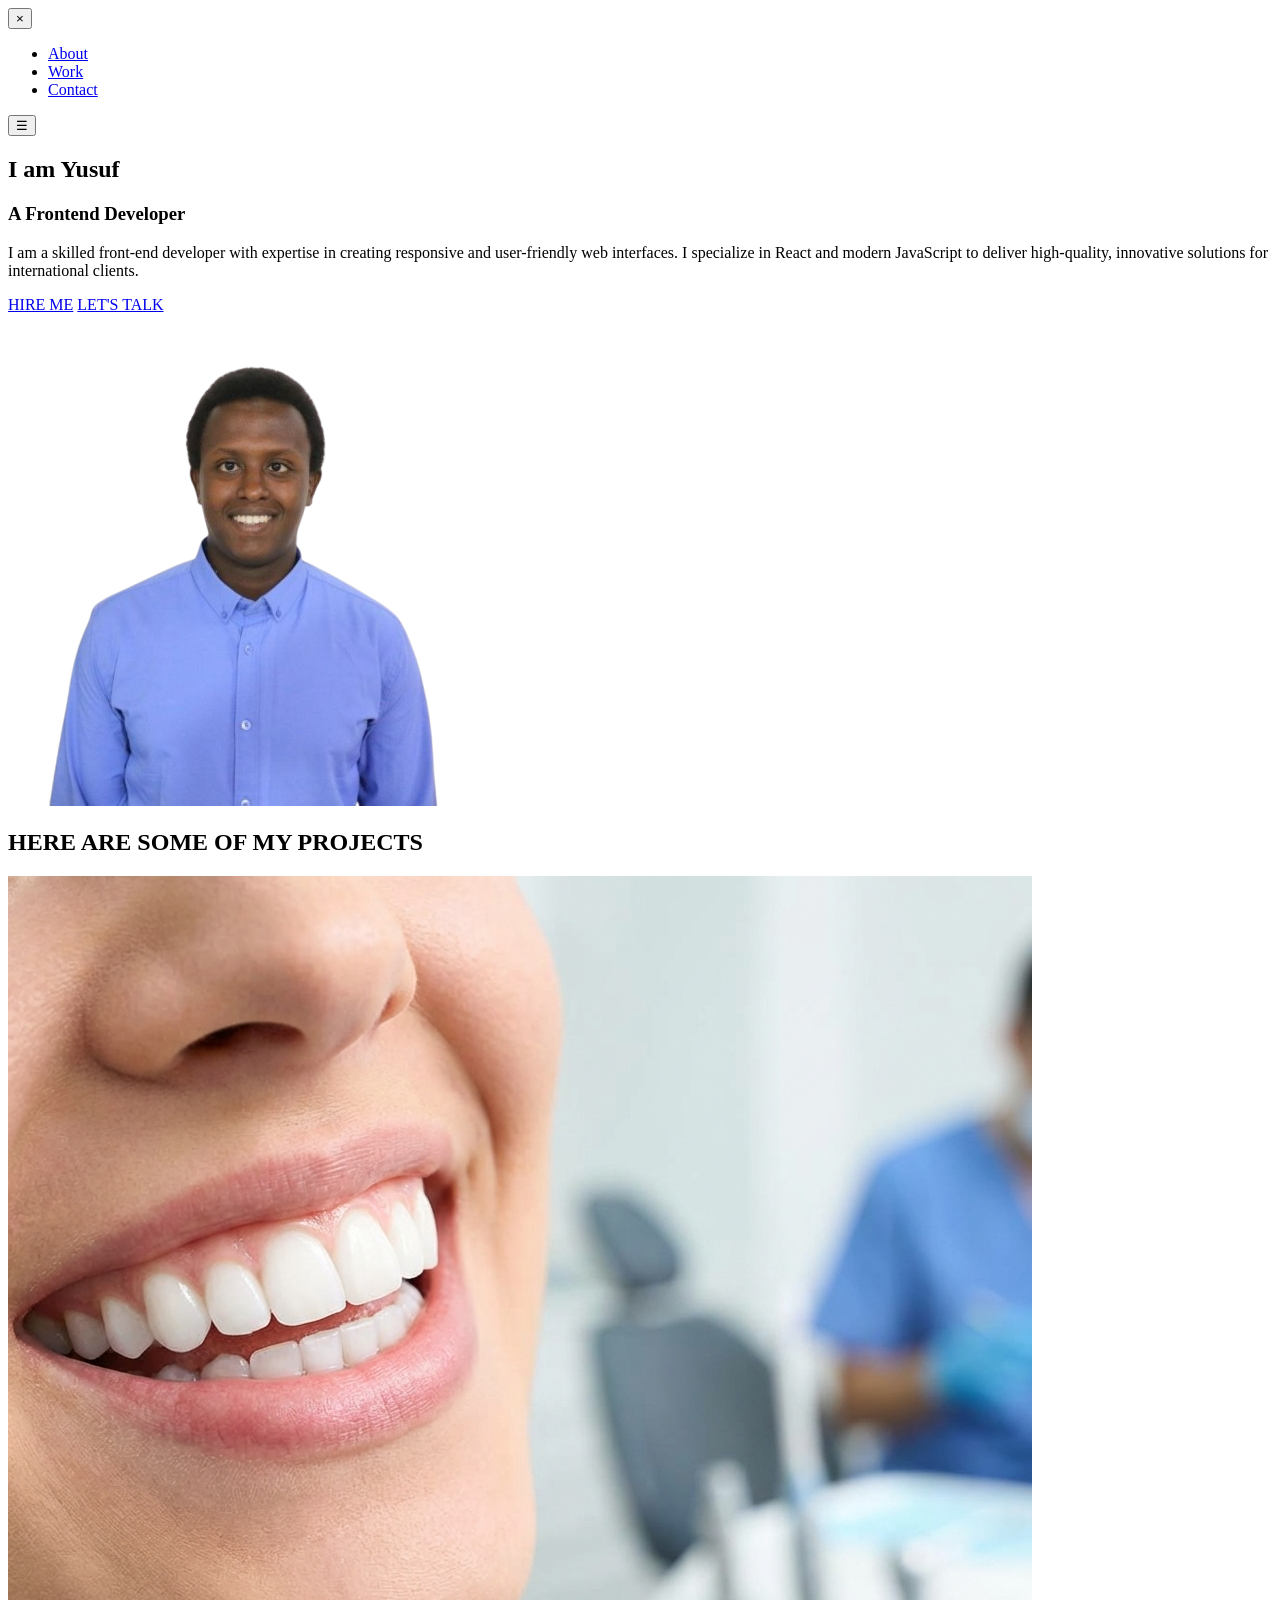
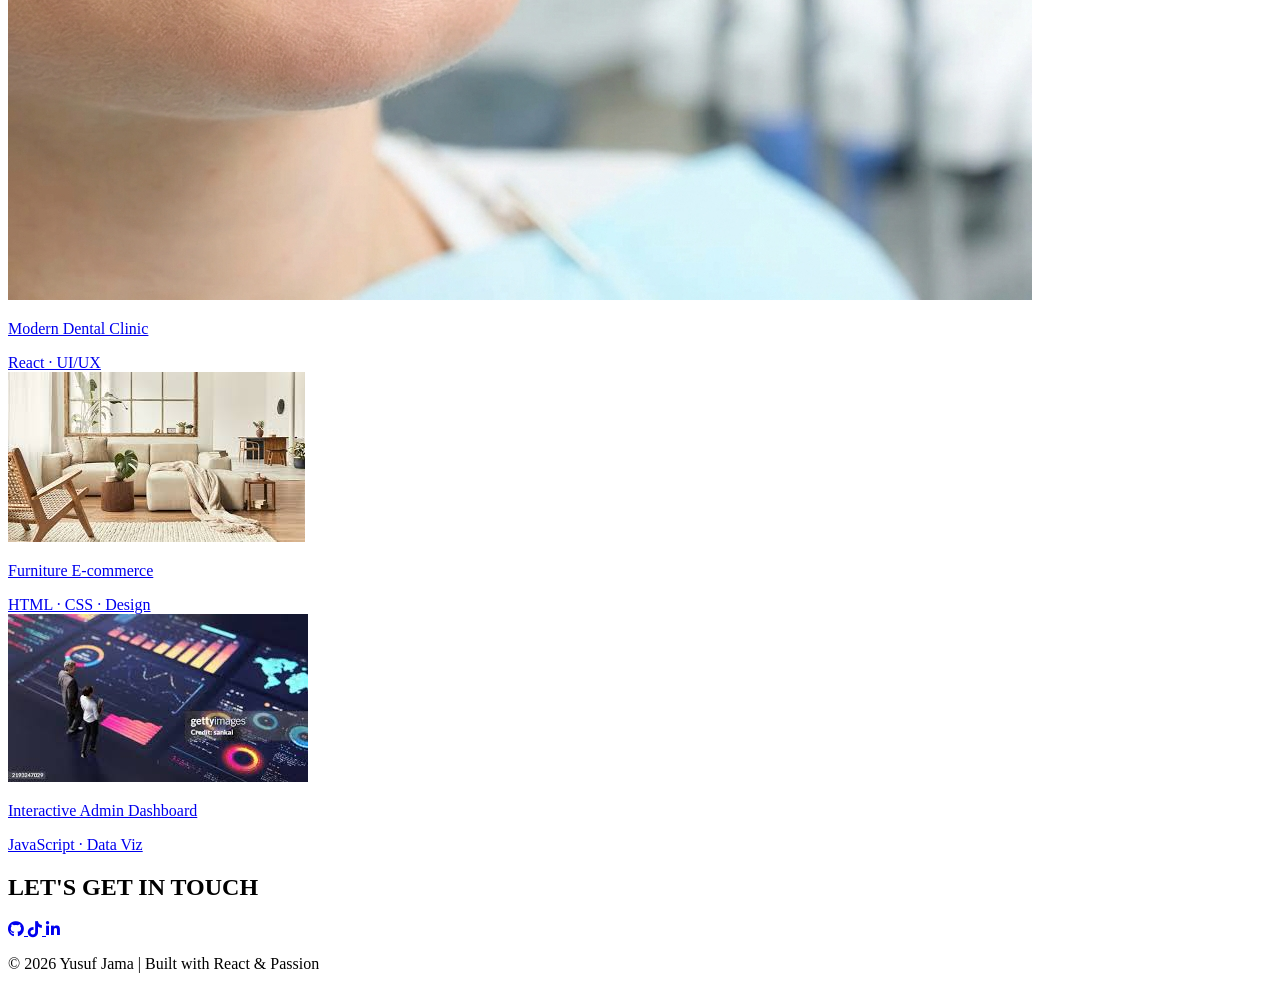
==== index.html @ fede75f5 "Final portfolio launch" ====
<!DOCTYPE html>
<html lang="en">
<head>
    <meta charset="UTF-8">
    <meta name="viewport" content="width=device-width, initial-scale=1.0">
    <title>Yusuf Jama | Frontend React Developer</title>
    <link rel="stylesheet" href="portfolio.css">
    <link rel="stylesheet" href="https://cdnjs.cloudflare.com/ajax/libs/font-awesome/6.1.1/css/all.min.css">
</head>
<body>

    <div class="sidebar" id="sidebar">
        <button class="close-btn" onclick="toggleSidebar()">×</button>
        <nav id="navbar">
            <ul>
                <li><a href="#welcome-section" class="bold-link">About</a></li>
                <li><a href="#projects" class="bold-link">Work</a></li>
                <li><a href="#contact" class="bold-link">Contact</a></li>
            </ul>
        </nav>
    </div>

    <button class="sidebar-toggle" onclick="toggleSidebar()">☰</button>

    <section id="welcome-section">
        <div class="welcome-content">
            <h1 class="yusuf">I am Yusuf</h1>
            <h3>A Frontend Developer</h3>
            <p>I am a skilled front-end developer with expertise in creating responsive and user-friendly web interfaces. I specialize in React and modern JavaScript to deliver high-quality, innovative solutions for international clients.</p>
            <div class="btn-box">
                <a href="https://www.linkedin.com/in/yusuf-jama-88845134a/" target="_blank">HIRE ME</a>
                <a href="#contact">LET'S TALK</a>
            </div>
        </div>
        <div class="image">
            <img src="images/image-removebg-preview.png" alt="Yusuf Jama">
        </div>
    </section>

    <section id="projects">
        <h2 class="section-title">HERE ARE SOME OF MY PROJECTS</h2>
        <div class="projects-container">
            
            <div class="grid-item">
                <a href="projects/dentist-site/" target="_blank">
                    <img src="images/teeth_whitening-gVWxnHTH.png" alt="Modern Dental Clinic">
                    <div class="project-info">
                        <p>Modern Dental Clinic</p>
                        <span>React · UI/UX</span>
                    </div>
                </a>
            </div>

            <div class="grid-item">
                <a href="projects/furniture-store/" target="_blank">
                    <img src="images/furniture.jpg" alt="Furniture Store">
                    <div class="project-info">
                        <p>Furniture E-commerce</p>
                        <span>HTML · CSS · Design</span>
                    </div>
                </a>
            </div>

            <div class="grid-item">
                <a href="projects/dashboard/" target="_blank">
                    <img src="images/dashboard.jpg" alt="Dashboard">
                    <div class="project-info">
                        <p>Interactive Admin Dashboard</p>
                        <span>JavaScript · Data Viz</span>
                    </div>
                </a>
            </div>

        </div>
    </section>

    <section id="contact" class="contact-section">
        <h2 class="section-title">LET'S GET IN TOUCH</h2>
        <div class="contact-link">
            <a href="https://github.com/mrfantasticAmazing" target="_blank">
                <i class="fab fa-github"></i>
            </a>
            <a href="https://www.tiktok.com/@modern_webjama" target="_blank">
                <i class="fab fa-tiktok"></i>
            </a>
            <a href="https://www.linkedin.com/in/yusuf-jama-88845134a/" target="_blank">
                <i class="fab fa-linkedin-in"></i>
            </a>
        </div>
    </section>

    <footer>
        <p>&copy; 2026 Yusuf Jama | Built with React & Passion</p>
    </footer>

    <script>
        function toggleSidebar() {
            var sidebar = document.getElementById('sidebar');
            sidebar.classList.toggle('active');
        }

        // Close sidebar when clicking a link
        document.querySelectorAll('#navbar a').forEach(link => {
            link.addEventListener('click', () => {
                document.getElementById('sidebar').classList.remove('active');
            });
        });
    </script>
</body>
</html>
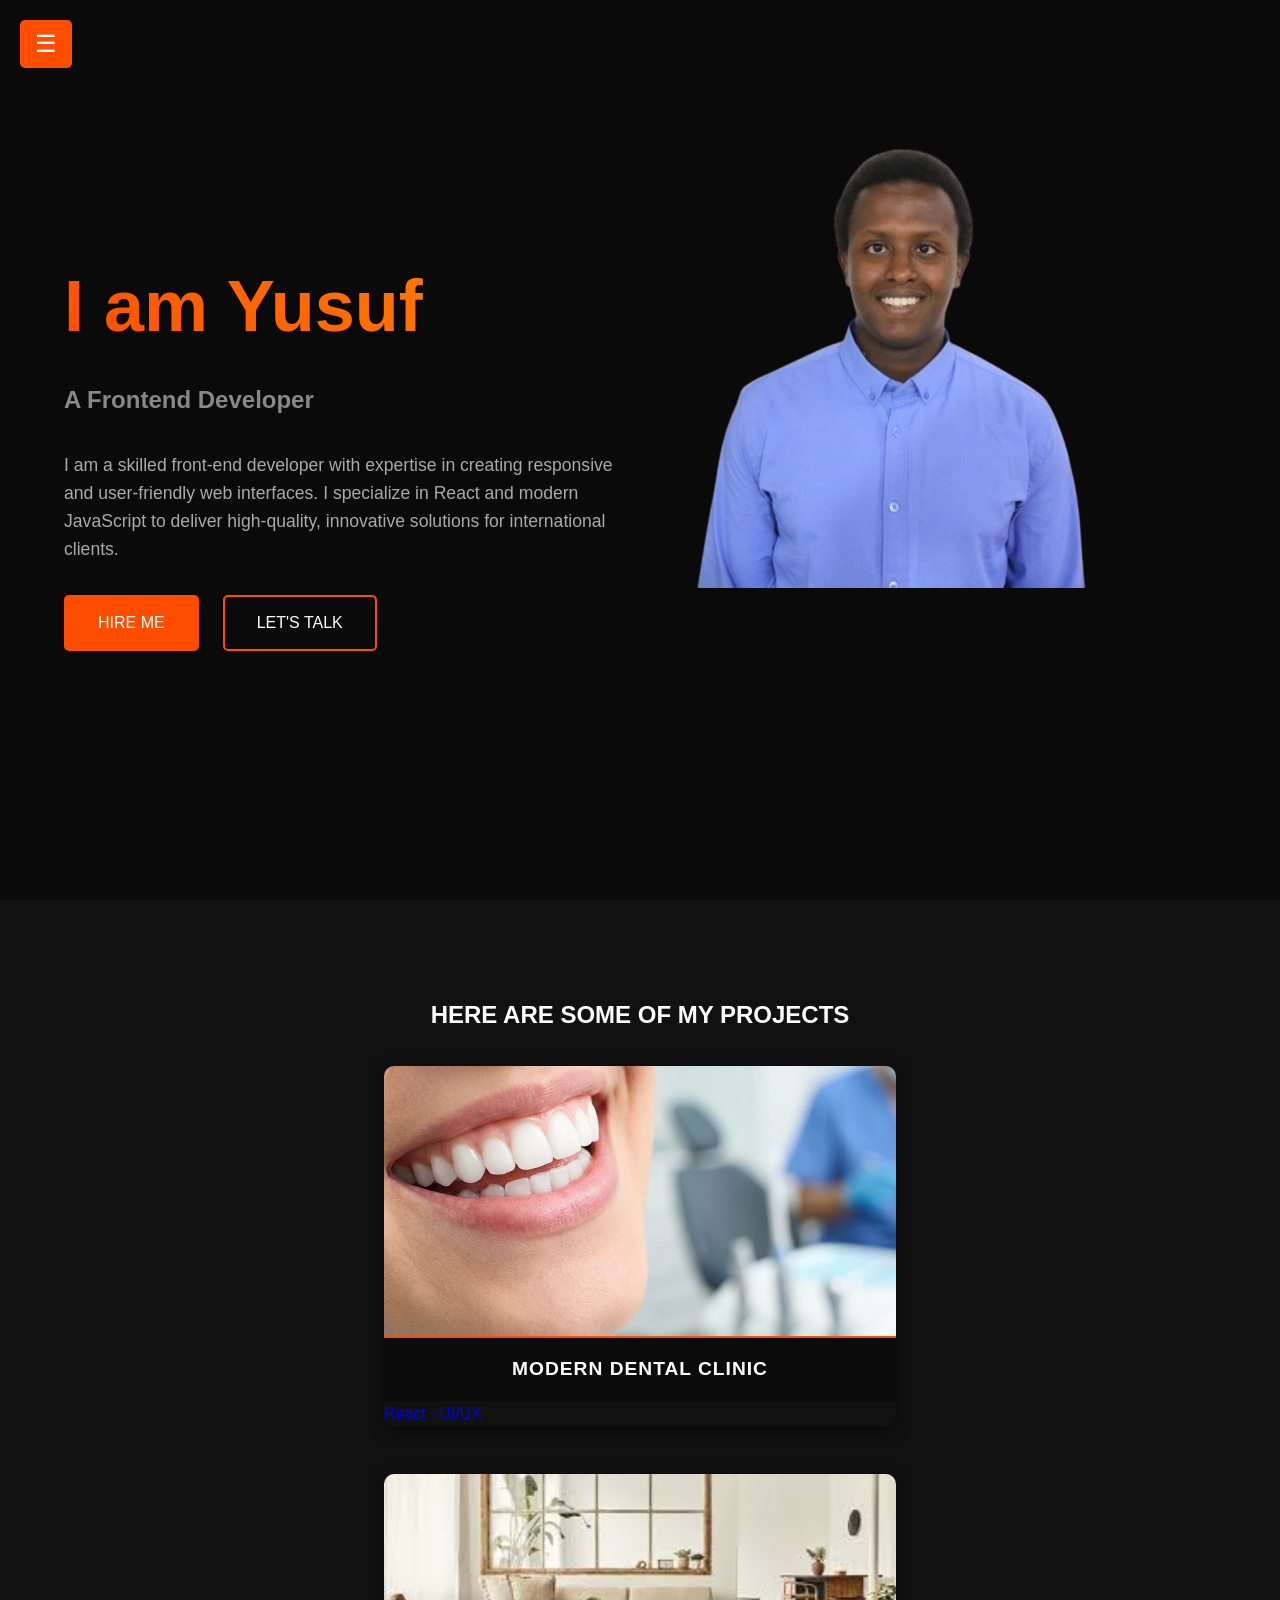
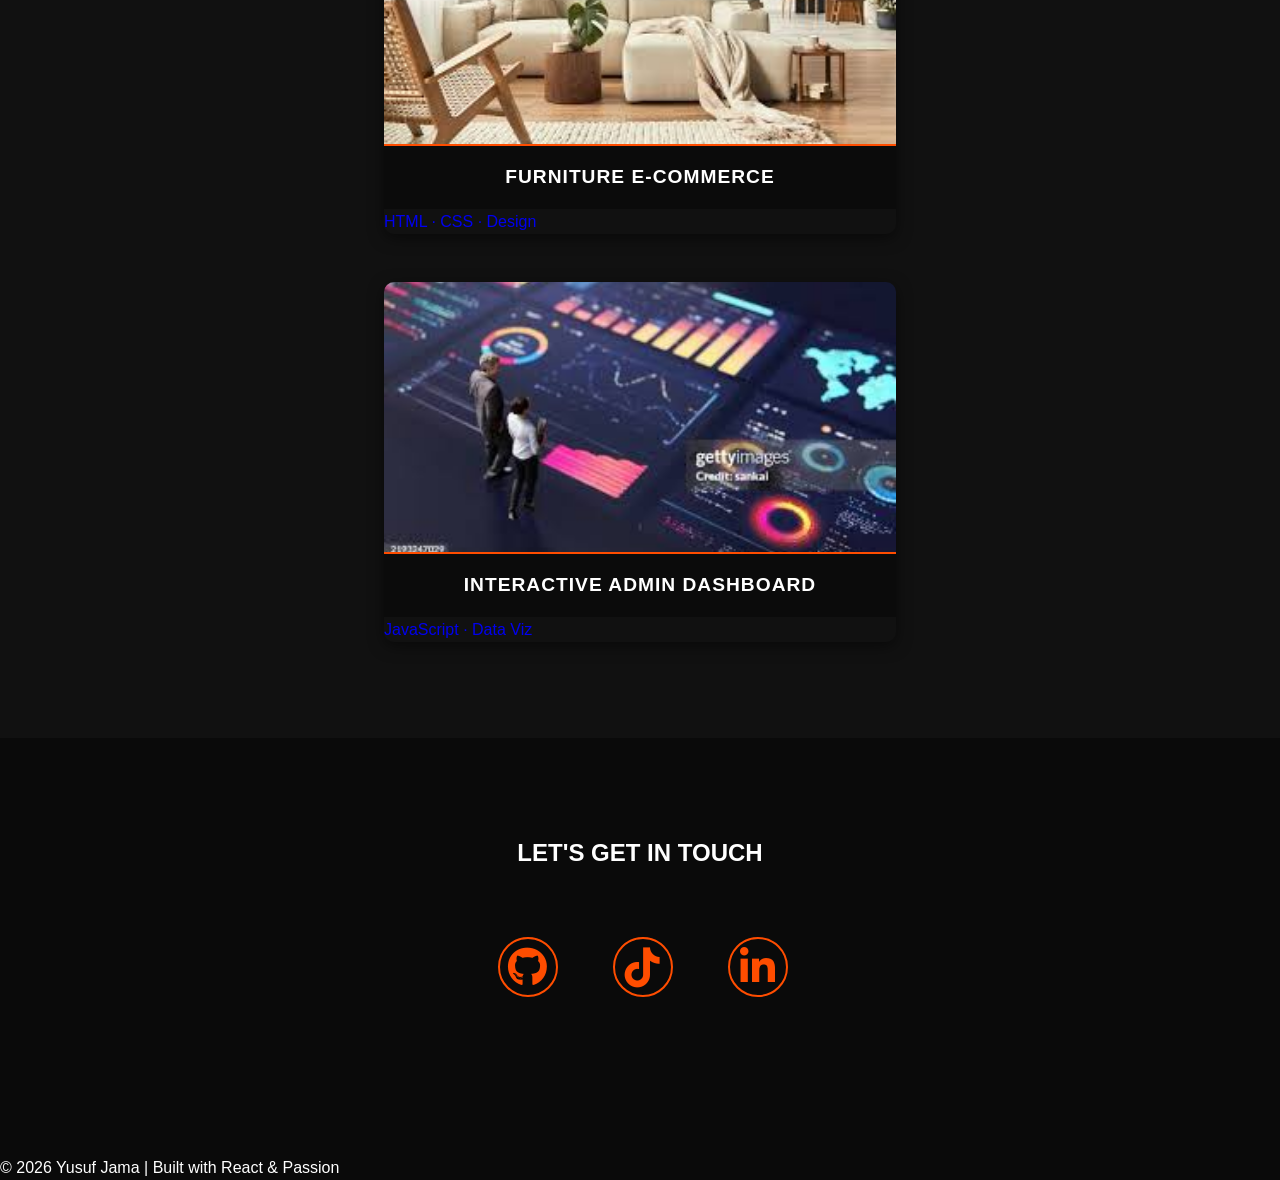
==== commit aedbfca2: "Update index.html" ====
--- a/index.html
+++ b/index.html
@@ -4,7 +4,7 @@
     <meta charset="UTF-8">
     <meta name="viewport" content="width=device-width, initial-scale=1.0">
     <title>Yusuf Jama | Frontend React Developer</title>
-    <link rel="stylesheet" href="portfolio.css">
+    <link rel="stylesheet" href="Portfolio.css">
     <link rel="stylesheet" href="https://cdnjs.cloudflare.com/ajax/libs/font-awesome/6.1.1/css/all.min.css">
 </head>
 <body>
--- a/Portfolio.css
+++ b/Portfolio.css
@@ -0,0 +1,460 @@
+* {
+    margin: 0;
+    padding: 0;
+    box-sizing: border-box;
+}
+
+body {
+    background-color: #0a0a0a;
+    color: #ffffff;
+    line-height: 1.6;
+    font-family: Arial, sans-serif;
+    /* Default font */
+}
+
+/* Sidebar Styles */
+.sidebar {
+    position: fixed;
+    top: 0;
+    left: -260px;
+    /* Initially hide the sidebar off-screen */
+    width: 250px;
+    /* Width of the sidebar */
+    height: 100%;
+    background-color: rgba(10, 10, 10, 0.9);
+    /* Slight transparency */
+    overflow-y: auto;
+    /* Allow scrolling if content overflows */
+    transition: left 0.3s ease;
+    /* Slide-in effect */
+    z-index: 999;
+    /* Ensure it's above other content */
+}
+
+.sidebar.active {
+    left: 0;
+    /* Slide in the sidebar on activation */
+}
+
+.close-btn {
+    background: none;
+    border: none;
+    font-size: 36px;
+    color: #ff4d00;
+    /* Color of the close button */
+    cursor: pointer;
+    position: absolute;
+    top: 10px;
+    right: 10px;
+}
+
+/* Toggle Button Styles */
+.sidebar-toggle {
+    position: fixed;
+    top: 20px;
+    left: 20px;
+    background-color: #ff4d00;
+    color: white;
+    border: none;
+    border-radius: 5px;
+    padding: 10px 15px;
+    font-size: 24px;
+    cursor: pointer;
+    z-index: 1000;
+    /* Ensure button is on top */
+}
+
+/* Header and Navigation */
+header {
+    position: fixed;
+    top: 0;
+    width: 100%;
+    background-color: rgba(10, 10, 10, 0.95);
+    backdrop-filter: blur(10px);
+    z-index: 1000;
+    display: flex;
+    justify-content: space-between;
+    align-items: center;
+    padding: 1.5rem 4rem;
+}
+
+.logo {
+    font-size: 1.5rem;
+    font-weight: 700;
+    color: #ff4d00;
+    letter-spacing: 2px;
+}
+
+#navbar {
+    display: block;
+    /* Ensure navbar is displayed in sidebar */
+}
+
+#navbar ul {
+    padding: 20px;
+    /* Add padding for the links */
+}
+
+#navbar li {
+    margin: 15px 0;
+    /* Space between navbar items */
+}
+
+#navbar a {
+    color: #ffffff;
+    /* White text color for better contrast */
+    text-decoration: none;
+    /* Remove underline */
+    font-size: 1rem;
+    /* Font size for links */
+    transition: color 0.3s;
+    /* Smooth color transition */
+}
+
+#navbar a:hover {
+    color: #ff4d00;
+    /* Change color on hover */
+}
+
+/* Welcome Section */
+#welcome-section {
+    min-height: 100vh;
+    display: grid;
+    grid-template-columns: 1fr 1fr;
+    gap: 2rem;
+    padding: 6rem 4rem;
+}
+
+/* Welcome Content */
+.welcome-content {
+    display: flex;
+    flex-direction: column;
+    justify-content: center;
+}
+
+.yusuf {
+    font-size: 4.5rem;
+    font-weight: 700;
+    margin-bottom: 1rem;
+    background: linear-gradient(45deg, #ff4d00, #ff8c00);
+    -webkit-background-clip: text;
+    -webkit-text-fill-color: transparent;
+}
+
+h3 {
+    font-size: 1.5rem;
+    color: #888;
+    margin-bottom: 2rem;
+}
+
+.welcome-content p {
+    color: #aaa;
+    margin-bottom: 2rem;
+    font-size: 1.1rem;
+}
+
+.btn-box {
+    display: flex;
+    gap: 1.5rem;
+    /* Use of flex gap to space buttons evenly */
+}
+
+.btn-box a {
+    padding: 0.8rem 2rem;
+    /* New padding values */
+    border: 2px solid #ff4d00;
+    /* Updated border color */
+    border-radius: 5px;
+    /* Adjusted border-radius */
+    text-decoration: none;
+    color: #ffffff;
+    font-weight: 500;
+    transition: all 0.3s ease;
+}
+
+.btn-box a:first-child {
+    background-color: #ff4d00;
+    /* Background color for the first button */
+}
+
+.btn-box a:first-child:hover {
+    background-color: #ff6a00;
+    /* Hover state for the first button */
+}
+
+.btn-box a:last-child:hover {
+    background-color: rgba(255, 77, 0, 0.1);
+    /* Hover state for the second button */
+}
+
+.section-title{
+    text-align: center;
+    margin-bottom: 2rem;
+}
+
+/* Projects Section */
+#projects {
+    padding: 6rem 4rem;
+    background-color: #111;
+}
+
+.project-tile h2 {
+    text-align: center;
+    font-size: 2.5rem;
+    margin-bottom: 3rem;
+    color: #ff4d00;
+}
+
+.projects-container {
+    display: flex;
+    flex-direction: column;
+    align-items: center;
+    gap: 3rem;
+}
+
+.grid-item {
+    position: relative;
+    overflow: hidden;
+    border-radius: 10px;
+    height: 40vh;
+    /* 40% of the screen height */
+    width: 40vw;
+    /* takes roughly 40% of the screen */
+    min-width: 300px;
+    transition: transform 0.3s ease;
+    box-shadow: 0 4px 15px rgba(0, 0, 0, 0.5);
+}
+
+.grid-item a {
+    display: flex;
+    flex-direction: column;
+    width: 100%;
+    height: 100%;
+    text-decoration: none;
+}
+
+.grid-item:hover {
+    transform: translateY(-10px);
+}
+
+.grid-item img {
+    width: 100%;
+    flex: 1;
+    min-height: 0;
+    object-fit: cover;
+    transition: transform 0.5s ease;
+}
+
+.grid-item:hover img {
+    transform: scale(1.05);
+}
+
+.grid-item p {
+    position: relative;
+    z-index: 2;
+    width: 100%;
+    margin: 0;
+    padding: 1rem;
+    background: rgba(10, 10, 10, 0.85);
+    color: #ffffff;
+    font-size: 1.2rem;
+    font-weight: bold;
+    text-align: center;
+    text-transform: uppercase;
+    letter-spacing: 1px;
+    border-top: 2px solid #ff4d00;
+    transition: color 0.3s ease, background 0.3s ease;
+}
+
+.grid-item a:hover p {
+    color: #ff4d00;
+    background: rgba(20, 20, 20, 0.95);
+}
+
+/* Contact Section */
+.contact-section {
+    padding: 6rem 4rem;
+    text-align: center;
+}
+
+.contact-link {
+    display: flex;
+    align-items: center;
+    justify-content: center;
+    padding: 2rem 0;
+}
+
+.contact-link a {
+    position: relative;
+    display: inline-flex;
+    margin: 0px 25px 30px 30px;
+    justify-content: center;
+    align-items: center;
+    width: 60px;
+    height: 60px;
+    background: transparent;
+    border: 2px solid #ff4d00;
+    border-radius: 50%;
+    font-size: 40px;
+    color: #ff4d00;
+    text-decoration: none;
+    z-index: 1;
+    overflow: hidden;
+    transition: .5s;
+}
+
+.contact-link a:hover {
+    color: #0a0a0a;
+    background-color: #ff4d00;
+}
+
+.contact-link a::before {
+    content: '';
+    position: absolute;
+    top: 0;
+    left: 0;
+    width: 0;
+    height: 100%;
+    background: #ff4d00;
+    z-index: -1;
+    transition: .5s;
+}
+
+.contact-link a:hover::before {
+    width: 100%;
+}
+
+/* Responsive Styles */
+@media (max-width: 768px) {
+    header {
+        padding: 1rem;
+        /* Reduce padding */
+        flex-direction: column;
+        /* Stack elements vertically */
+        align-items: flex-start;
+        /* Align items to the start */
+    }
+
+    .sidebar {
+        left: -260px;
+        /* Ensure sidebar is completely off-screen on small devices */
+    }
+
+    .sidebar-toggle {
+        top: 15px;
+        /* Adjust position on small screens */
+        left: 15px;
+        /* Adjust position on small screens */
+    }
+
+    #welcome-section {
+        grid-template-columns: 1fr;
+        /* Stack content vertically */
+        padding: 4rem 2rem;
+        /* Adjust padding */
+        text-align: center;
+        /* Center align text */
+    }
+
+    .image {
+        display: flex;
+        align-items: center;
+        justify-content: center;
+        position: relative;
+        padding: 20px;
+    }
+
+    .image::before {
+        content: '';
+        position: absolute;
+        width: 80%;
+        height: 80%;
+        background: linear-gradient(45deg, rgba(255, 77, 0, 0.15), rgba(255, 140, 0, 0.15));
+        border-radius: 50%;
+        top: 50%;
+        left: 50%;
+        transform: translate(-50%, -50%);
+        z-index: 0;
+        animation: pulse 3s ease-in-out infinite;
+    }
+
+    .image img {
+        max-width: 90%;
+        height: auto;
+        border-radius: 50%;
+        box-shadow: 0 0 30px rgba(255, 77, 0, 0.2),
+            0 0 60px rgba(255, 77, 0, 0.1),
+            inset 0 0 30px rgba(255, 77, 0, 0.1);
+        position: relative;
+        z-index: 1;
+        transition: transform 0.3s ease, box-shadow 0.5s ease;
+        border: 3px solid rgba(255, 77, 0, 0.3);
+    }
+
+    .image img:hover {
+        transform: scale(1.02) translateY(-5px);
+        box-shadow: 0 0 30px rgba(255, 77, 0, 0.4),
+            0 0 80px rgba(255, 77, 0, 0.2),
+            inset 0 0 30px rgba(255, 77, 0, 0.2);
+        border-color: rgba(255, 77, 0, 0.6);
+    }
+
+    @keyframes pulse {
+        0% {
+            transform: translate(-50%, -50%) scale(0.95);
+        }
+
+        50% {
+            transform: translate(-50%, -50%) scale(1.05);
+        }
+
+        100% {
+            transform: translate(-50%, -50%) scale(0.95);
+        }
+    }
+
+
+    .projects-container {
+        align-items: stretch;
+    }
+
+    .grid-item {
+        width: 100%;
+        margin: 20px 0;
+    }
+
+    .contact-section {
+        padding: 4rem 2rem;
+        /* Adjust padding for mobile */
+    }
+
+    .contact-link a {
+        width: 50px;
+        /* Adjust icon size */
+        height: 50px;
+        /* Adjust icon size */
+        font-size: 24px;
+        /* Adjust font size */
+    }
+
+    .btn-box {
+        flex-direction: column;
+        /* Stack buttons vertically */
+        gap: 1rem;
+        /* Add spacing between buttons */
+    }
+
+    .btn-box a {
+        width: 100%;
+        /* Full-width buttons */
+        text-align: center;
+        /* Center align text */
+    }
+}
+
+/* Landscape Mode Adjustments */
+@media (orientation: landscape) and (max-width: 768px) {
+    .grid-item {
+        height: 60vh;
+    }
+}
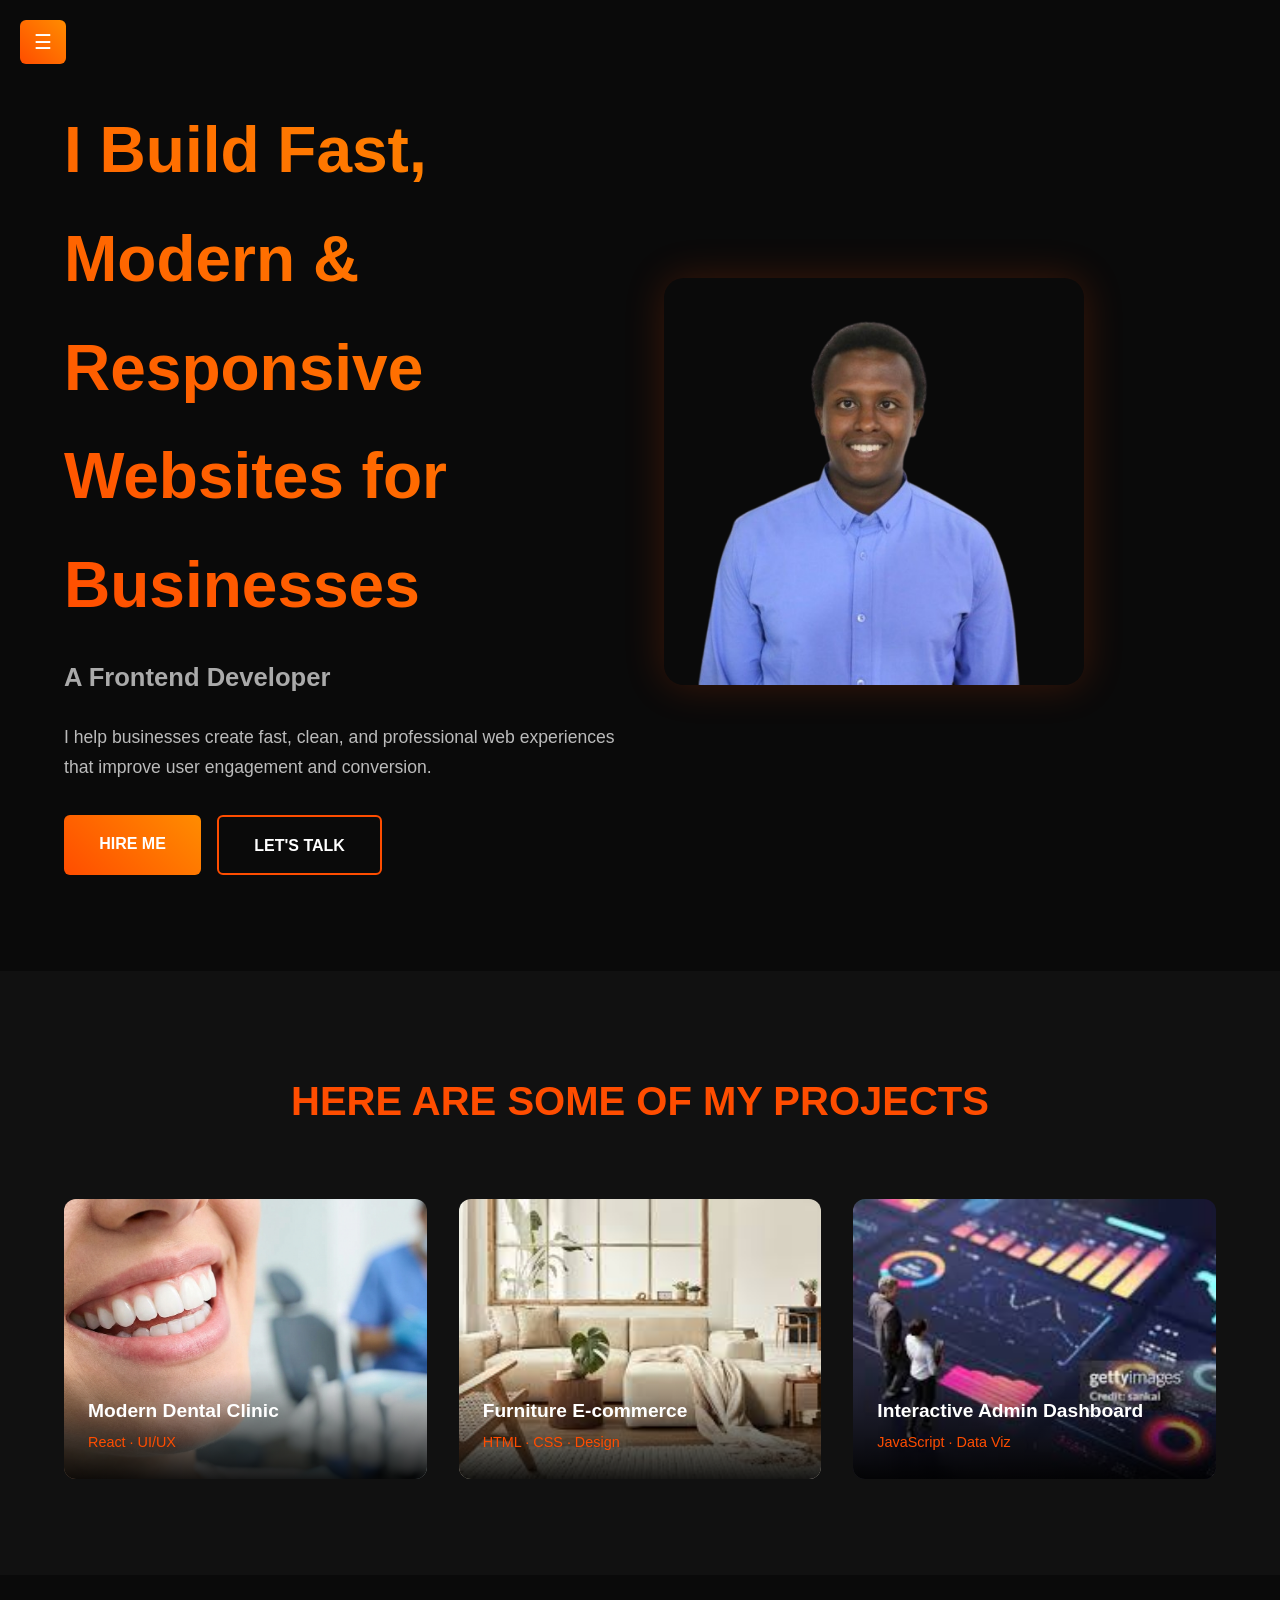
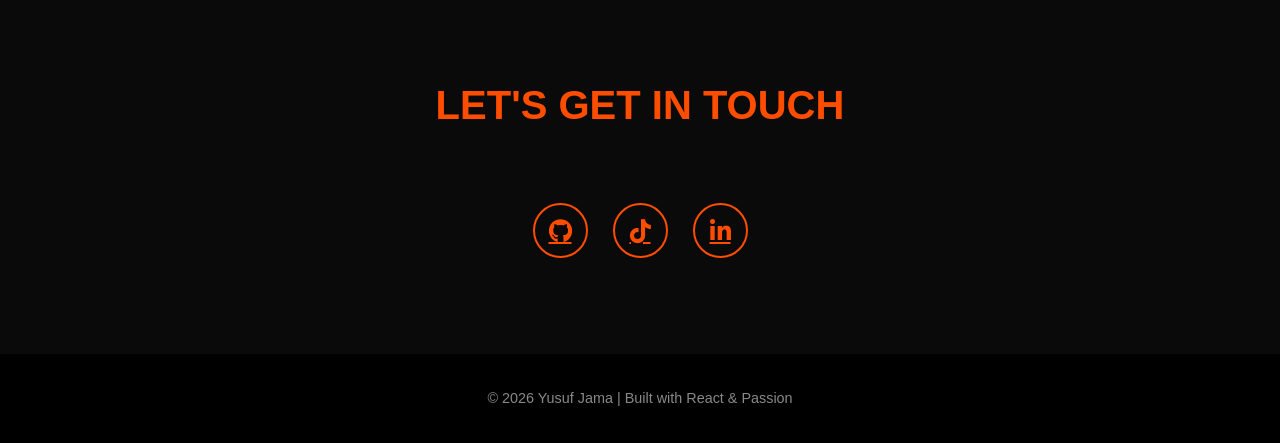
==== commit 69da4769: "updated potrfolio added afew sections and features" ====
--- a/index.html
+++ b/index.html
@@ -24,9 +24,9 @@
 
     <section id="welcome-section">
         <div class="welcome-content">
-            <h1 class="yusuf">I am Yusuf</h1>
+            <h1 class="yusuf">I Build Fast, Modern & Responsive Websites for Businesses</h1>
             <h3>A Frontend Developer</h3>
-            <p>I am a skilled front-end developer with expertise in creating responsive and user-friendly web interfaces. I specialize in React and modern JavaScript to deliver high-quality, innovative solutions for international clients.</p>
+            <p>I help businesses create fast, clean, and professional web experiences that improve user engagement and conversion.</p>
             <div class="btn-box">
                 <a href="https://www.linkedin.com/in/yusuf-jama-88845134a/" target="_blank">HIRE ME</a>
                 <a href="#contact">LET'S TALK</a>
@@ -37,42 +37,42 @@
         </div>
     </section>
 
-    <section id="projects">
-        <h2 class="section-title">HERE ARE SOME OF MY PROJECTS</h2>
-        <div class="projects-container">
-            
-            <div class="grid-item">
-                <a href="projects/dentist-site/" target="_blank">
-                    <img src="images/teeth_whitening-gVWxnHTH.png" alt="Modern Dental Clinic">
-                    <div class="project-info">
-                        <p>Modern Dental Clinic</p>
-                        <span>React · UI/UX</span>
-                    </div>
-                </a>
-            </div>
+      <section id="projects">
+    <h2 class="section-title">HERE ARE SOME OF MY PROJECTS</h2>
+    <div class="projects-container">
+        
+        <div class="grid-item">
+            <a href="projects/dentist-site/" target="_blank">
+                <img src="images/teeth_whitening-gVWxnHTH.png" alt="Modern Dental Clinic">
+                <div class="project-info">
+                    <p>Modern Dental Clinic</p>
+                    <span>React · UI/UX</span>
+                </div>
+            </a>
+        </div>
 
-            <div class="grid-item">
-                <a href="projects/furniture-store/" target="_blank">
-                    <img src="images/furniture.jpg" alt="Furniture Store">
-                    <div class="project-info">
-                        <p>Furniture E-commerce</p>
-                        <span>HTML · CSS · Design</span>
-                    </div>
-                </a>
-            </div>
+        <div class="grid-item">
+            <a href="projects/furniture-store/index.html" target="_blank">
+                <img src="images/furniture.jpg" alt="Furniture Store">
+                <div class="project-info">
+                    <p>Furniture E-commerce</p>
+                    <span>HTML · CSS · Design</span>
+                </div>
+            </a>
+        </div>
 
-            <div class="grid-item">
-                <a href="projects/dashboard/" target="_blank">
-                    <img src="images/dashboard.jpg" alt="Dashboard">
-                    <div class="project-info">
-                        <p>Interactive Admin Dashboard</p>
-                        <span>JavaScript · Data Viz</span>
-                    </div>
-                </a>
-            </div>
+        <div class="grid-item">
+            <a href="projects/dashboard/index.html" target="_blank">
+                <img src="images/dashboard.jpg" alt="Dashboard">
+                <div class="project-info">
+                    <p>Interactive Admin Dashboard</p>
+                    <span>JavaScript · Data Viz</span>
+                </div>
+            </a>
+        </div>
 
-        </div>
-    </section>
+    </div>
+</section>
 
     <section id="contact" class="contact-section">
         <h2 class="section-title">LET'S GET IN TOUCH</h2>
--- a/Portfolio.css
+++ b/Portfolio.css
@@ -1,3 +1,4 @@
+ /* RESET */
 * {
     margin: 0;
     padding: 0;
@@ -7,33 +8,25 @@
 body {
     background-color: #0a0a0a;
     color: #ffffff;
-    line-height: 1.6;
-    font-family: Arial, sans-serif;
-    /* Default font */
-}
-
-/* Sidebar Styles */
+    line-height: 1.7;
+    font-family: 'Inter', Arial, sans-serif;
+}
+
+/* ================= SIDEBAR ================= */
 .sidebar {
     position: fixed;
     top: 0;
     left: -260px;
-    /* Initially hide the sidebar off-screen */
     width: 250px;
-    /* Width of the sidebar */
     height: 100%;
-    background-color: rgba(10, 10, 10, 0.9);
-    /* Slight transparency */
-    overflow-y: auto;
-    /* Allow scrolling if content overflows */
+    background-color: rgba(10, 10, 10, 0.95);
     transition: left 0.3s ease;
-    /* Slide-in effect */
     z-index: 999;
-    /* Ensure it's above other content */
+    backdrop-filter: blur(10px);
 }
 
 .sidebar.active {
     left: 0;
-    /* Slide in the sidebar on activation */
 }
 
 .close-btn {
@@ -41,100 +34,63 @@
     border: none;
     font-size: 36px;
     color: #ff4d00;
-    /* Color of the close button */
     cursor: pointer;
     position: absolute;
     top: 10px;
     right: 10px;
 }
 
-/* Toggle Button Styles */
 .sidebar-toggle {
     position: fixed;
     top: 20px;
     left: 20px;
-    background-color: #ff4d00;
+    background: linear-gradient(45deg, #ff4d00, #ff8c00);
     color: white;
     border: none;
-    border-radius: 5px;
-    padding: 10px 15px;
-    font-size: 24px;
+    border-radius: 6px;
+    padding: 10px 14px;
+    font-size: 20px;
     cursor: pointer;
     z-index: 1000;
-    /* Ensure button is on top */
-}
-
-/* Header and Navigation */
-header {
-    position: fixed;
-    top: 0;
-    width: 100%;
-    background-color: rgba(10, 10, 10, 0.95);
-    backdrop-filter: blur(10px);
-    z-index: 1000;
-    display: flex;
-    justify-content: space-between;
-    align-items: center;
-    padding: 1.5rem 4rem;
-}
-
-.logo {
-    font-size: 1.5rem;
-    font-weight: 700;
-    color: #ff4d00;
-    letter-spacing: 2px;
-}
-
-#navbar {
-    display: block;
-    /* Ensure navbar is displayed in sidebar */
-}
-
+}
+
+/* NAV LINKS */
 #navbar ul {
-    padding: 20px;
-    /* Add padding for the links */
+    padding: 40px 20px;
 }
 
 #navbar li {
-    margin: 15px 0;
-    /* Space between navbar items */
+    margin: 20px 0;
 }
 
 #navbar a {
     color: #ffffff;
-    /* White text color for better contrast */
     text-decoration: none;
-    /* Remove underline */
-    font-size: 1rem;
-    /* Font size for links */
-    transition: color 0.3s;
-    /* Smooth color transition */
+    font-size: 1.1rem;
+    transition: 0.3s;
 }
 
 #navbar a:hover {
     color: #ff4d00;
-    /* Change color on hover */
-}
-
-/* Welcome Section */
+}
+
+/* ================= HERO ================= */
 #welcome-section {
     min-height: 100vh;
     display: grid;
     grid-template-columns: 1fr 1fr;
-    gap: 2rem;
-    padding: 6rem 4rem;
-}
-
-/* Welcome Content */
+    gap: 3rem;
+    padding: 6rem 5%;
+    align-items: center;
+}
+
 .welcome-content {
-    display: flex;
-    flex-direction: column;
-    justify-content: center;
+    max-width: 600px;
 }
 
 .yusuf {
-    font-size: 4.5rem;
-    font-weight: 700;
+    font-size: 4rem;
+    font-weight: 800;
     margin-bottom: 1rem;
     background: linear-gradient(45deg, #ff4d00, #ff8c00);
     -webkit-background-clip: text;
@@ -142,319 +98,217 @@
 }
 
 h3 {
-    font-size: 1.5rem;
-    color: #888;
-    margin-bottom: 2rem;
+    font-size: 1.6rem;
+    color: #aaa;
+    margin-bottom: 1.5rem;
 }
 
 .welcome-content p {
-    color: #aaa;
+    color: #bbb;
     margin-bottom: 2rem;
     font-size: 1.1rem;
 }
 
+/* BUTTONS */
 .btn-box {
     display: flex;
+    gap: 1rem;
+}
+
+.btn-box a {
+    padding: 0.9rem 2.2rem;
+    border-radius: 6px;
+    text-decoration: none;
+    font-weight: 600;
+    transition: 0.3s ease;
+}
+
+.btn-box a:first-child {
+    background: linear-gradient(45deg, #ff4d00, #ff8c00);
+    color: white;
+}
+
+.btn-box a:first-child:hover {
+    transform: translateY(-2px);
+    box-shadow: 0 10px 25px rgba(255, 77, 0, 0.3);
+}
+
+.btn-box a:last-child {
+    border: 2px solid #ff4d00;
+    color: white;
+}
+
+.btn-box a:last-child:hover {
+    background: rgba(255, 77, 0, 0.1);
+}
+
+/* IMAGE */
+.image img {
+    width: 100%;
+    max-width: 420px;
+    border-radius: 20px;
+    box-shadow: 0 0 40px rgba(255, 77, 0, 0.2);
+}
+
+/* ================= SERVICES ================= */
+.services {
+    padding: 6rem 5%;
+}
+
+.services-grid {
+    display: grid;
+    grid-template-columns: repeat(auto-fit, minmax(280px, 1fr));
     gap: 1.5rem;
-    /* Use of flex gap to space buttons evenly */
-}
-
-.btn-box a {
-    padding: 0.8rem 2rem;
-    /* New padding values */
-    border: 2px solid #ff4d00;
-    /* Updated border color */
-    border-radius: 5px;
-    /* Adjusted border-radius */
-    text-decoration: none;
-    color: #ffffff;
-    font-weight: 500;
-    transition: all 0.3s ease;
-}
-
-.btn-box a:first-child {
-    background-color: #ff4d00;
-    /* Background color for the first button */
-}
-
-.btn-box a:first-child:hover {
-    background-color: #ff6a00;
-    /* Hover state for the first button */
-}
-
-.btn-box a:last-child:hover {
-    background-color: rgba(255, 77, 0, 0.1);
-    /* Hover state for the second button */
-}
-
-.section-title{
+}
+
+.service-card {
+    background-color: #1a1a1a;
+    border: 1px solid #333;
+    padding: 2rem;
+    border-radius: 12px;
     text-align: center;
-    margin-bottom: 2rem;
-}
-
-/* Projects Section */
+    font-size: 1.1rem;
+    font-weight: 600;
+    transition: 0.3s ease;
+}
+
+.service-card:hover {
+    border-color: #ff4d00;
+    transform: translateY(-5px);
+    box-shadow: 0 5px 15px rgba(255, 77, 0, 0.2);
+}
+
+/* ================= PROJECTS ================= */
 #projects {
-    padding: 6rem 4rem;
+    padding: 6rem 5%;
     background-color: #111;
 }
 
-.project-tile h2 {
+.section-title {
     text-align: center;
     font-size: 2.5rem;
-    margin-bottom: 3rem;
-    color: #ff4d00;
-}
-
+    margin-bottom: 4rem;
+    color: #ff4d00;
+}
+
+/* GRID (UPDATED 🔥) */
 .projects-container {
-    display: flex;
-    flex-direction: column;
-    align-items: center;
-    gap: 3rem;
-}
-
+    display: grid;
+    grid-template-columns: repeat(auto-fit, minmax(320px, 1fr));
+    gap: 2rem;
+}
+
+/* CARD */
 .grid-item {
     position: relative;
     overflow: hidden;
-    border-radius: 10px;
-    height: 40vh;
-    /* 40% of the screen height */
-    width: 40vw;
-    /* takes roughly 40% of the screen */
-    min-width: 300px;
-    transition: transform 0.3s ease;
-    box-shadow: 0 4px 15px rgba(0, 0, 0, 0.5);
+    border-radius: 12px;
+    height: 280px;
+    cursor: pointer;
+    transition: 0.3s;
 }
 
 .grid-item a {
-    display: flex;
-    flex-direction: column;
+    display: block;
     width: 100%;
     height: 100%;
     text-decoration: none;
-}
-
-.grid-item:hover {
-    transform: translateY(-10px);
+    color: inherit;
 }
 
 .grid-item img {
     width: 100%;
-    flex: 1;
-    min-height: 0;
+    height: 100%;
     object-fit: cover;
-    transition: transform 0.5s ease;
-}
-
+    transition: 0.5s ease;
+}
+
+/* OVERLAY */
+.project-info {
+    position: absolute;
+    bottom: 0;
+    width: 100%;
+    padding: 1.5rem;
+    background: linear-gradient(to top, rgba(0,0,0,0.9), transparent);
+}
+
+.project-info p {
+    font-size: 1.2rem;
+    font-weight: 700;
+}
+
+.project-info span {
+    font-size: 0.9rem;
+    color: #ff4d00;
+}
+
+/* HOVER EFFECT */
 .grid-item:hover img {
-    transform: scale(1.05);
-}
-
-.grid-item p {
-    position: relative;
-    z-index: 2;
-    width: 100%;
-    margin: 0;
-    padding: 1rem;
-    background: rgba(10, 10, 10, 0.85);
-    color: #ffffff;
-    font-size: 1.2rem;
-    font-weight: bold;
-    text-align: center;
-    text-transform: uppercase;
-    letter-spacing: 1px;
-    border-top: 2px solid #ff4d00;
-    transition: color 0.3s ease, background 0.3s ease;
-}
-
-.grid-item a:hover p {
-    color: #ff4d00;
-    background: rgba(20, 20, 20, 0.95);
-}
-
-/* Contact Section */
+    transform: scale(1.1);
+}
+
+.grid-item:hover {
+    transform: translateY(-6px);
+}
+
+/* ================= CONTACT ================= */
 .contact-section {
-    padding: 6rem 4rem;
+    padding: 6rem 5%;
     text-align: center;
 }
 
 .contact-link {
     display: flex;
-    align-items: center;
     justify-content: center;
-    padding: 2rem 0;
+    gap: 25px;
+    margin-top: 2rem;
 }
 
 .contact-link a {
-    position: relative;
-    display: inline-flex;
-    margin: 0px 25px 30px 30px;
+    width: 55px;
+    height: 55px;
+    border: 2px solid #ff4d00;
+    border-radius: 50%;
+    display: flex;
     justify-content: center;
     align-items: center;
-    width: 60px;
-    height: 60px;
-    background: transparent;
-    border: 2px solid #ff4d00;
-    border-radius: 50%;
-    font-size: 40px;
-    color: #ff4d00;
-    text-decoration: none;
-    z-index: 1;
-    overflow: hidden;
-    transition: .5s;
+    font-size: 24px;
+    color: #ff4d00;
+    transition: 0.3s;
 }
 
 .contact-link a:hover {
+    background: #ff4d00;
     color: #0a0a0a;
-    background-color: #ff4d00;
-}
-
-.contact-link a::before {
-    content: '';
-    position: absolute;
-    top: 0;
-    left: 0;
-    width: 0;
-    height: 100%;
-    background: #ff4d00;
-    z-index: -1;
-    transition: .5s;
-}
-
-.contact-link a:hover::before {
-    width: 100%;
-}
-
-/* Responsive Styles */
+}
+
+/* ================= FOOTER ================= */
+footer {
+    text-align: center;
+    padding: 2rem;
+    background: #000;
+    color: #888;
+    font-size: 0.9rem;
+}
+
+/* ================= RESPONSIVE ================= */
 @media (max-width: 768px) {
-    header {
-        padding: 1rem;
-        /* Reduce padding */
-        flex-direction: column;
-        /* Stack elements vertically */
-        align-items: flex-start;
-        /* Align items to the start */
-    }
-
-    .sidebar {
-        left: -260px;
-        /* Ensure sidebar is completely off-screen on small devices */
-    }
-
-    .sidebar-toggle {
-        top: 15px;
-        /* Adjust position on small screens */
-        left: 15px;
-        /* Adjust position on small screens */
-    }
 
     #welcome-section {
         grid-template-columns: 1fr;
-        /* Stack content vertically */
-        padding: 4rem 2rem;
-        /* Adjust padding */
         text-align: center;
-        /* Center align text */
+    }
+
+    .yusuf {
+        font-size: 2.5rem;
     }
 
     .image {
         display: flex;
-        align-items: center;
         justify-content: center;
-        position: relative;
-        padding: 20px;
-    }
-
-    .image::before {
-        content: '';
-        position: absolute;
-        width: 80%;
-        height: 80%;
-        background: linear-gradient(45deg, rgba(255, 77, 0, 0.15), rgba(255, 140, 0, 0.15));
-        border-radius: 50%;
-        top: 50%;
-        left: 50%;
-        transform: translate(-50%, -50%);
-        z-index: 0;
-        animation: pulse 3s ease-in-out infinite;
-    }
-
-    .image img {
-        max-width: 90%;
-        height: auto;
-        border-radius: 50%;
-        box-shadow: 0 0 30px rgba(255, 77, 0, 0.2),
-            0 0 60px rgba(255, 77, 0, 0.1),
-            inset 0 0 30px rgba(255, 77, 0, 0.1);
-        position: relative;
-        z-index: 1;
-        transition: transform 0.3s ease, box-shadow 0.5s ease;
-        border: 3px solid rgba(255, 77, 0, 0.3);
-    }
-
-    .image img:hover {
-        transform: scale(1.02) translateY(-5px);
-        box-shadow: 0 0 30px rgba(255, 77, 0, 0.4),
-            0 0 80px rgba(255, 77, 0, 0.2),
-            inset 0 0 30px rgba(255, 77, 0, 0.2);
-        border-color: rgba(255, 77, 0, 0.6);
-    }
-
-    @keyframes pulse {
-        0% {
-            transform: translate(-50%, -50%) scale(0.95);
-        }
-
-        50% {
-            transform: translate(-50%, -50%) scale(1.05);
-        }
-
-        100% {
-            transform: translate(-50%, -50%) scale(0.95);
-        }
-    }
-
-
-    .projects-container {
-        align-items: stretch;
-    }
-
-    .grid-item {
-        width: 100%;
-        margin: 20px 0;
-    }
-
-    .contact-section {
-        padding: 4rem 2rem;
-        /* Adjust padding for mobile */
-    }
-
-    .contact-link a {
-        width: 50px;
-        /* Adjust icon size */
-        height: 50px;
-        /* Adjust icon size */
-        font-size: 24px;
-        /* Adjust font size */
     }
 
     .btn-box {
         flex-direction: column;
-        /* Stack buttons vertically */
-        gap: 1rem;
-        /* Add spacing between buttons */
-    }
-
-    .btn-box a {
-        width: 100%;
-        /* Full-width buttons */
-        text-align: center;
-        /* Center align text */
-    }
-}
-
-/* Landscape Mode Adjustments */
-@media (orientation: landscape) and (max-width: 768px) {
-    .grid-item {
-        height: 60vh;
     }
 }
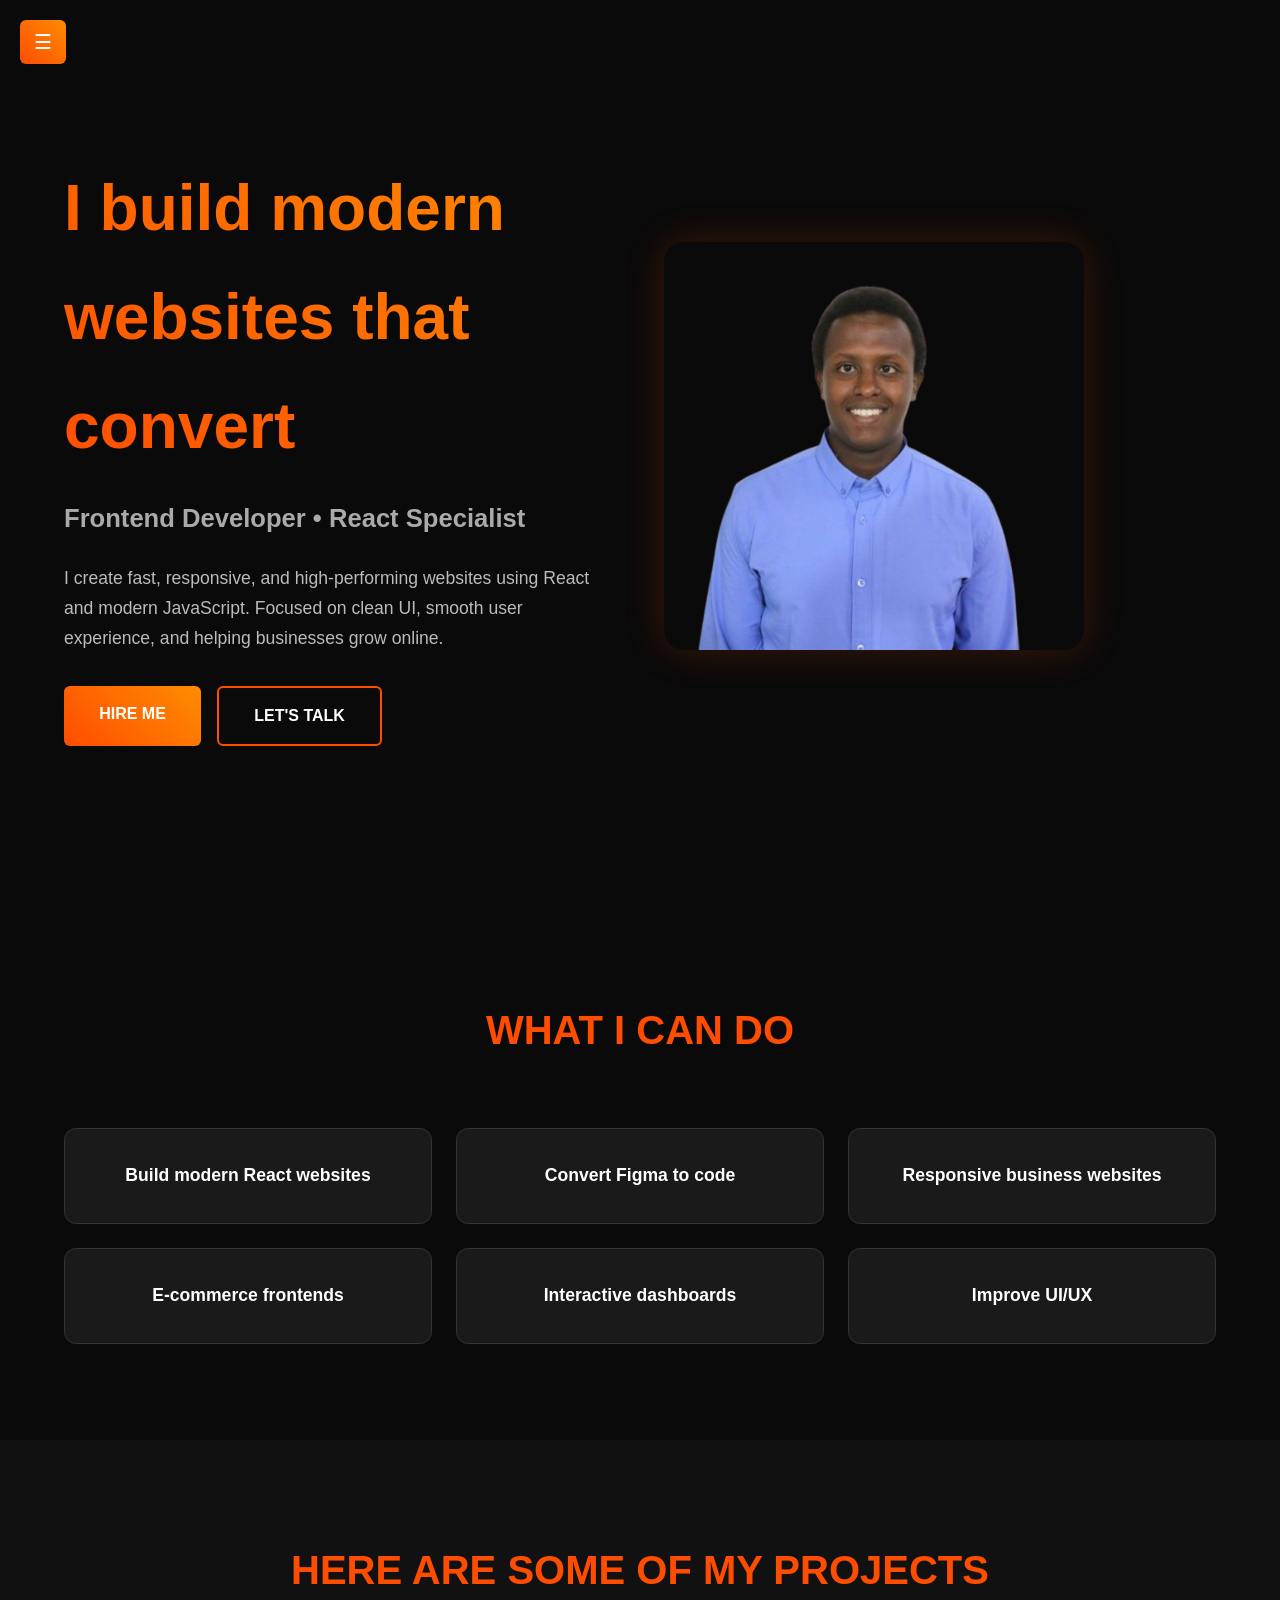
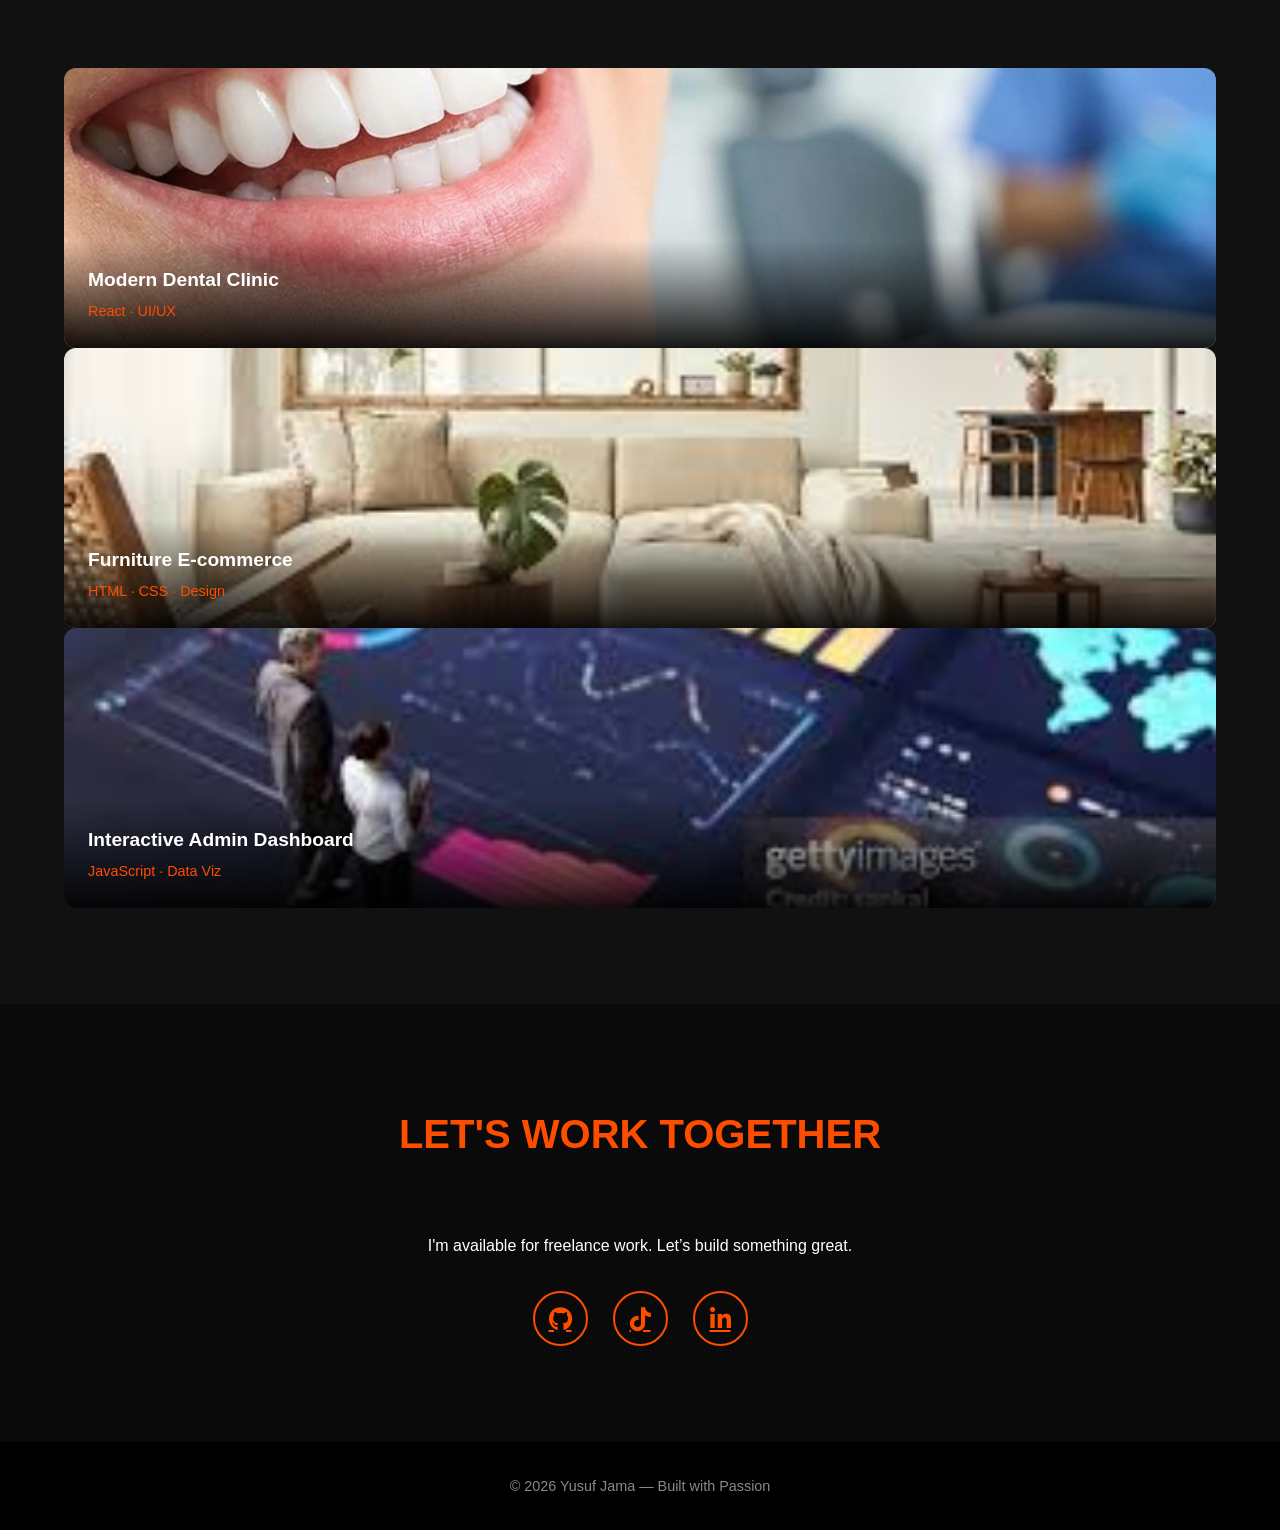
==== commit 09a65a00: "fixing link  route issue with the dentist site" ====
--- a/index.html
+++ b/index.html
@@ -9,39 +9,63 @@
 </head>
 <body>
 
+    <!-- SIDEBAR -->
     <div class="sidebar" id="sidebar">
         <button class="close-btn" onclick="toggleSidebar()">×</button>
         <nav id="navbar">
             <ul>
-                <li><a href="#welcome-section" class="bold-link">About</a></li>
-                <li><a href="#projects" class="bold-link">Work</a></li>
-                <li><a href="#contact" class="bold-link">Contact</a></li>
+                <li><a href="#welcome-section">About</a></li>
+                <li><a href="#services">Services</a></li>
+                <li><a href="#projects">Work</a></li>
+                <li><a href="#contact">Contact</a></li>
             </ul>
         </nav>
     </div>
 
     <button class="sidebar-toggle" onclick="toggleSidebar()">☰</button>
 
+    <!-- HERO -->
     <section id="welcome-section">
         <div class="welcome-content">
-            <h1 class="yusuf">I Build Fast, Modern & Responsive Websites for Businesses</h1>
-            <h3>A Frontend Developer</h3>
-            <p>I help businesses create fast, clean, and professional web experiences that improve user engagement and conversion.</p>
+            <h1 class="yusuf">I build modern websites that convert</h1>
+            <h3>Frontend Developer • React Specialist</h3>
+
+            <p>
+                I create fast, responsive, and high-performing websites using React and modern JavaScript.
+                Focused on clean UI, smooth user experience, and helping businesses grow online.
+            </p>
+
             <div class="btn-box">
                 <a href="https://www.linkedin.com/in/yusuf-jama-88845134a/" target="_blank">HIRE ME</a>
                 <a href="#contact">LET'S TALK</a>
             </div>
         </div>
+
         <div class="image">
             <img src="images/image-removebg-preview.png" alt="Yusuf Jama">
         </div>
     </section>
 
-      <section id="projects">
-    <h2 class="section-title">HERE ARE SOME OF MY PROJECTS</h2>
-    <div class="projects-container">
-        
-        <div class="grid-item">
+    <!-- SERVICES -->
+    <section id="services" class="services">
+        <h2 class="section-title">WHAT I CAN DO</h2>
+
+        <div class="services-grid">
+            <div class="service-card">Build modern React websites</div>
+            <div class="service-card">Convert Figma to code</div>
+            <div class="service-card">Responsive business websites</div>
+            <div class="service-card">E-commerce frontends</div>
+            <div class="service-card">Interactive dashboards</div>
+            <div class="service-card">Improve UI/UX</div>
+        </div>
+    </section>
+
+    <!-- PROJECTS -->
+    <section id="projects">
+        <h2 class="section-title">HERE ARE SOME OF MY PROJECTS</h2>
+        <div class="projects-container">
+            
+         <div class="grid-item">
             <a href="projects/dentist-site/" target="_blank">
                 <img src="images/teeth_whitening-gVWxnHTH.png" alt="Modern Dental Clinic">
                 <div class="project-info">
@@ -50,32 +74,38 @@
                 </div>
             </a>
         </div>
+                </a>
+            </div>
 
-        <div class="grid-item">
-            <a href="projects/furniture-store/index.html" target="_blank">
-                <img src="images/furniture.jpg" alt="Furniture Store">
-                <div class="project-info">
-                    <p>Furniture E-commerce</p>
-                    <span>HTML · CSS · Design</span>
-                </div>
-            </a>
+            <div class="grid-item">
+                <a href="projects/furniture-store/index.html" target="_blank">
+                    <img src="images/furniture.jpg" alt="Furniture Store">
+                    <div class="project-info">
+                        <p>Furniture E-commerce</p>
+                        <span>HTML · CSS · Design</span>
+                    </div>
+                </a>
+            </div>
+
+            <div class="grid-item">
+                <a href="projects/dashboard/index.html" target="_blank">
+                    <img src="images/dashboard.jpg" alt="Dashboard">
+                    <div class="project-info">
+                        <p>Interactive Admin Dashboard</p>
+                        <span>JavaScript · Data Viz</span>
+                    </div>
+                </a>
+            </div>
+
         </div>
+    </section>
 
-        <div class="grid-item">
-            <a href="projects/dashboard/index.html" target="_blank">
-                <img src="images/dashboard.jpg" alt="Dashboard">
-                <div class="project-info">
-                    <p>Interactive Admin Dashboard</p>
-                    <span>JavaScript · Data Viz</span>
-                </div>
-            </a>
-        </div>
+    <!-- CONTACT -->
+    <section id="contact" class="contact-section">
+        <h2 class="section-title">LET'S WORK TOGETHER</h2>
 
-    </div>
-</section>
+        <p>I'm available for freelance work. Let’s build something great.</p>
 
-    <section id="contact" class="contact-section">
-        <h2 class="section-title">LET'S GET IN TOUCH</h2>
         <div class="contact-link">
             <a href="https://github.com/mrfantasticAmazing" target="_blank">
                 <i class="fab fa-github"></i>
@@ -90,21 +120,20 @@
     </section>
 
     <footer>
-        <p>&copy; 2026 Yusuf Jama | Built with React & Passion</p>
+        <p>&copy; 2026 Yusuf Jama — Built with Passion</p>
     </footer>
 
     <script>
         function toggleSidebar() {
-            var sidebar = document.getElementById('sidebar');
-            sidebar.classList.toggle('active');
+            document.getElementById('sidebar').classList.toggle('active');
         }
 
-        // Close sidebar when clicking a link
         document.querySelectorAll('#navbar a').forEach(link => {
             link.addEventListener('click', () => {
                 document.getElementById('sidebar').classList.remove('active');
             });
         });
     </script>
+
 </body>
 </html>
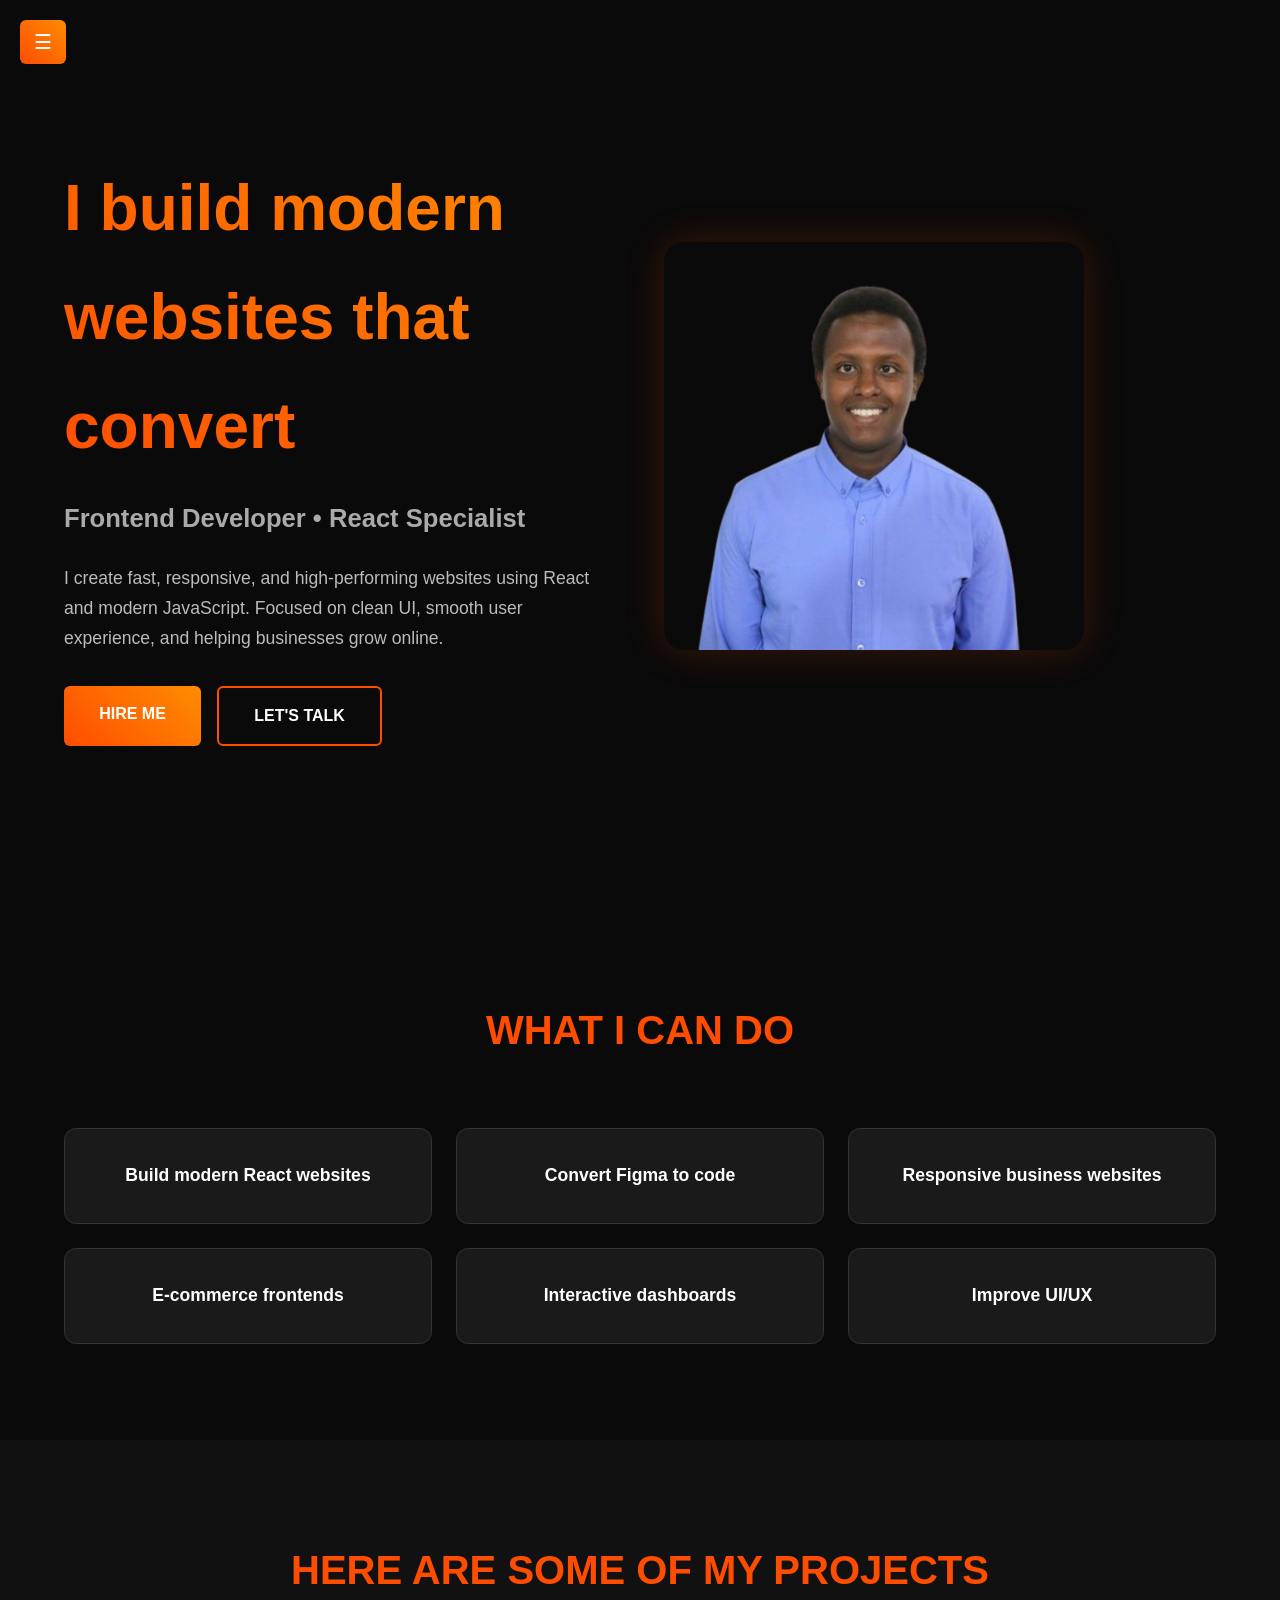
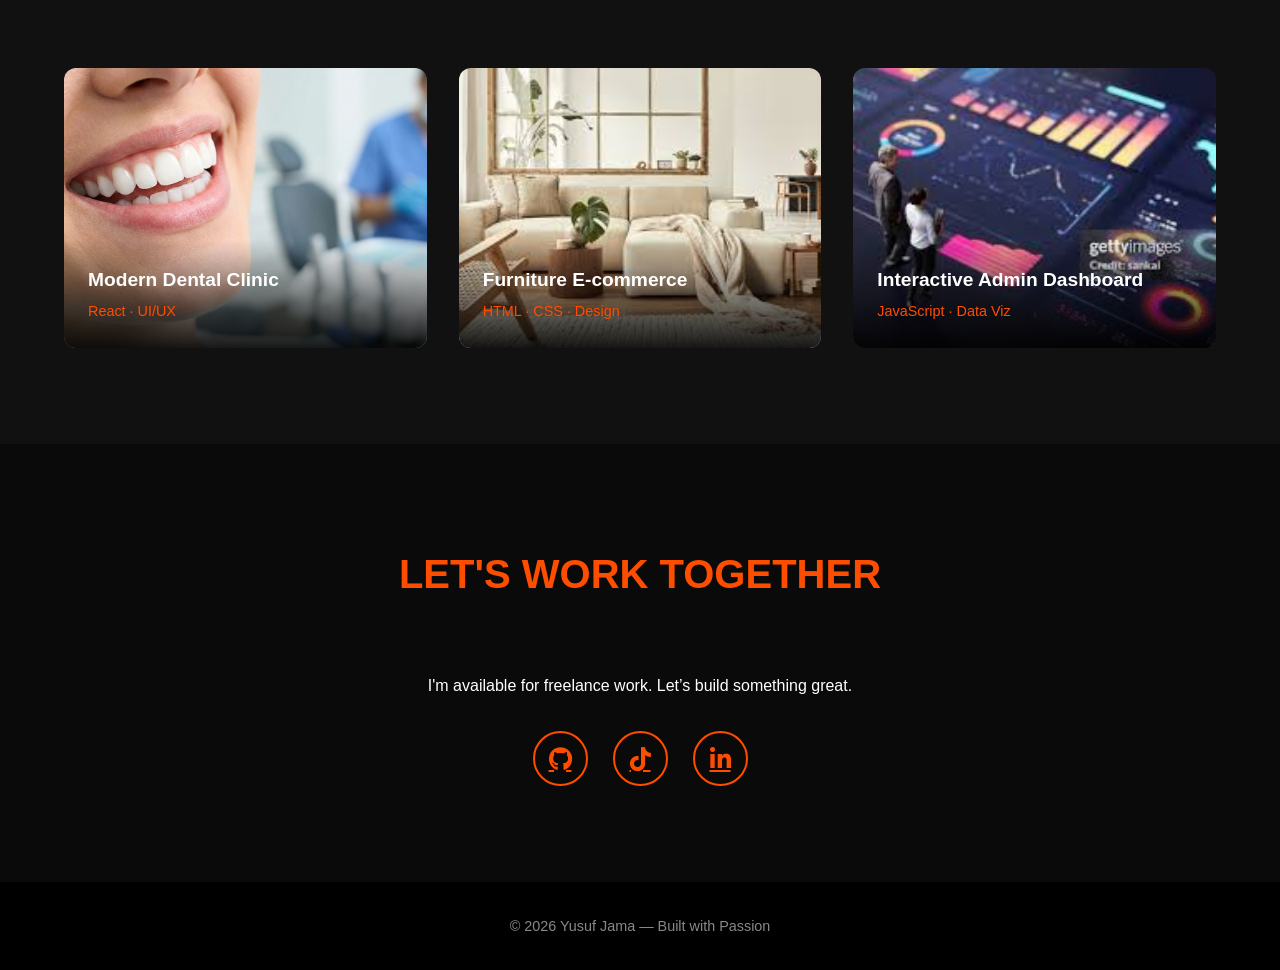
==== commit f9db0c42: "fix broken HTML structure in furniture store" ====
--- a/index.html
+++ b/index.html
@@ -74,8 +74,6 @@
                 </div>
             </a>
         </div>
-                </a>
-            </div>
 
             <div class="grid-item">
                 <a href="projects/furniture-store/index.html" target="_blank">
